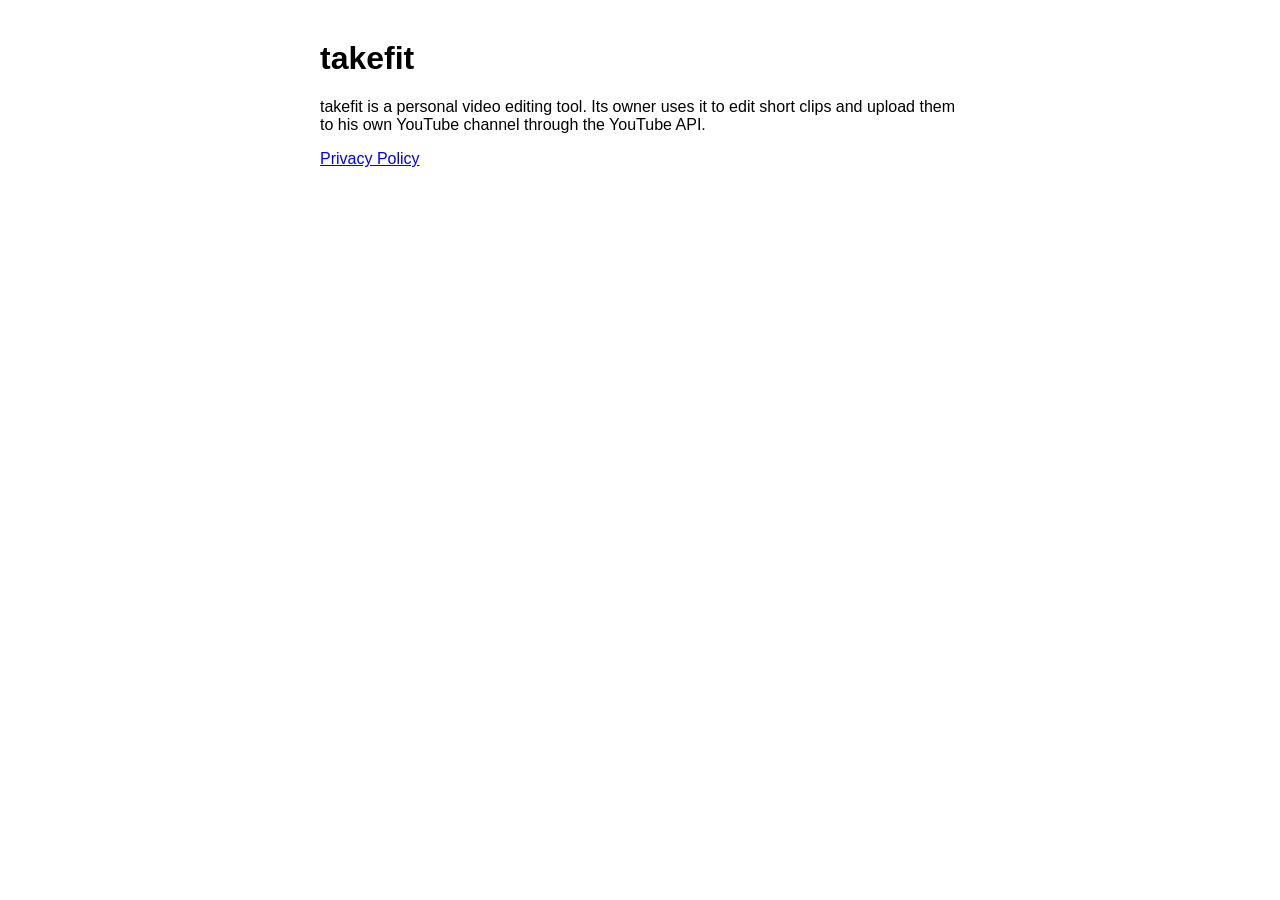
==== index.html @ 6801bc69 "Add initial index.html for takefit project" ====
<!DOCTYPE html>
<html><head><meta charset="utf-8"><title>takefit</title></head>
<body style="font-family:sans-serif;max-width:640px;margin:40px auto;padding:0 16px">
<h1>takefit</h1>
<p>takefit is a personal video editing tool. Its owner uses it to edit short clips and upload them to his own YouTube channel through the YouTube API.</p>
<p><a href="privacy.html">Privacy Policy</a></p>
</body></html>
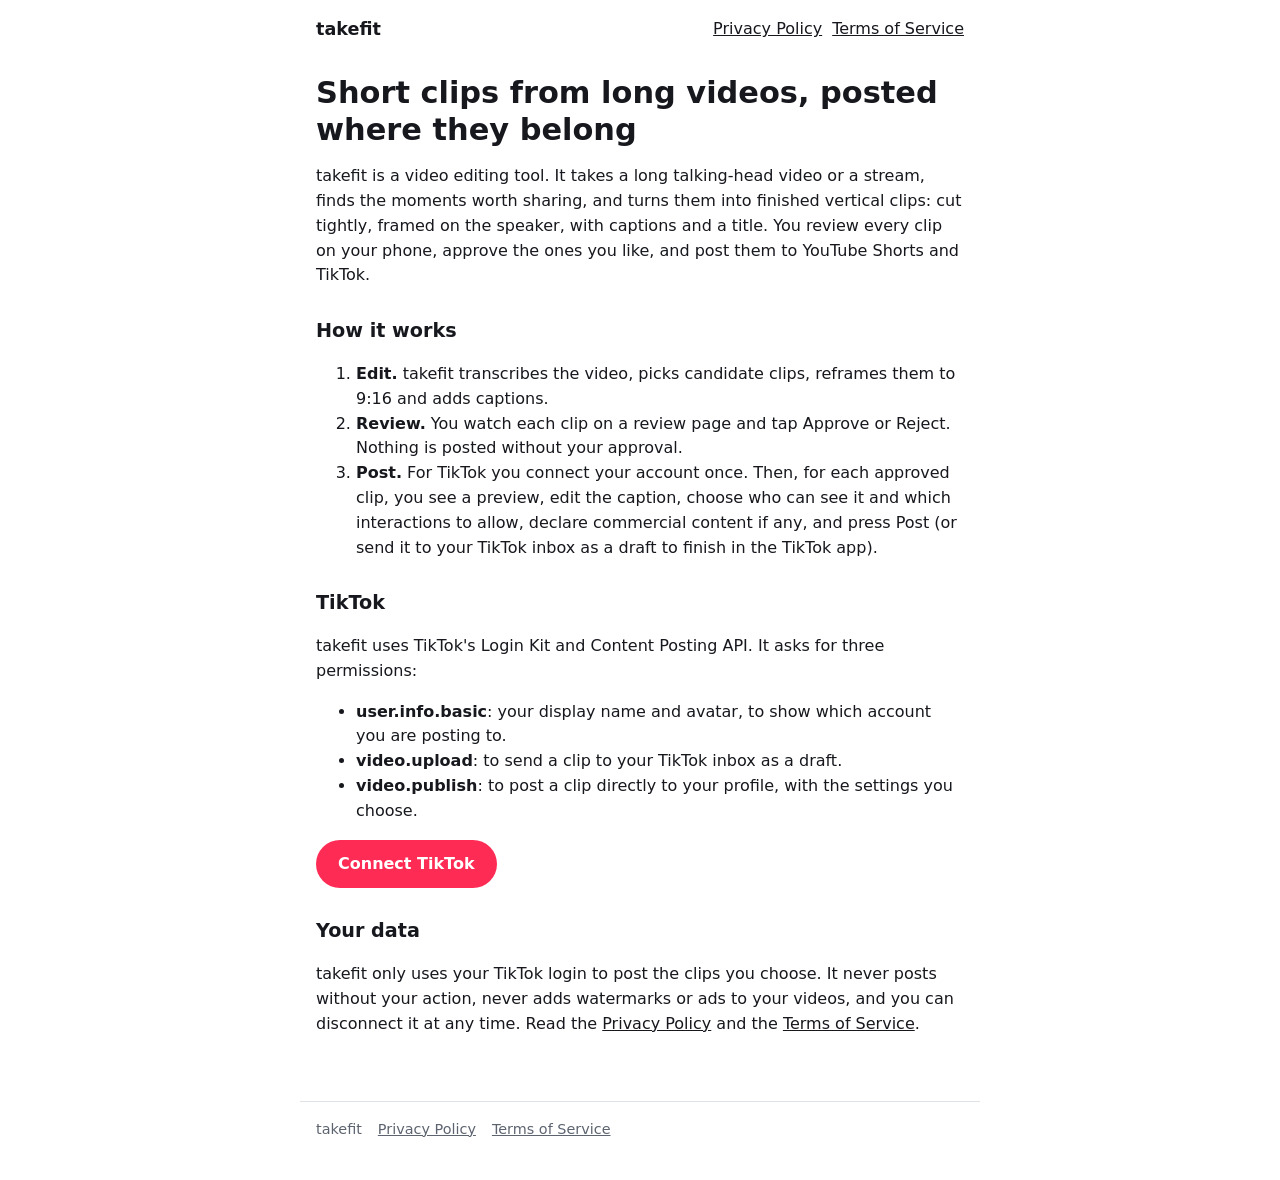
==== commit 109974c3: "TikTok pages: connect, callback, post composer; updated home, privacy, terms Built and versioned in " ====
--- a/index.html
+++ b/index.html
@@ -1,7 +1,53 @@
 <!DOCTYPE html>
-<html><head><meta charset="utf-8"><title>takefit</title></head>
-<body style="font-family:sans-serif;max-width:640px;margin:40px auto;padding:0 16px">
-<h1>takefit</h1>
-<p>takefit is a personal video editing tool. Its owner uses it to edit short clips and upload them to his own YouTube channel through the YouTube API.</p>
-<p><a href="privacy.html">Privacy Policy</a></p>
-</body></html>
+<html lang="en">
+<head>
+  <meta charset="utf-8">
+  <meta name="viewport" content="width=device-width, initial-scale=1">
+  <title>takefit</title>
+  <meta name="description" content="takefit turns long videos and streams into short vertical clips and posts them to YouTube Shorts and TikTok.">
+  <link rel="stylesheet" href="style.css">
+</head>
+<body>
+<header class="site">
+  <a class="name" href="./">takefit</a>
+  <nav class="row"><a href="privacy.html">Privacy Policy</a> <a href="terms.html">Terms of Service</a></nav>
+</header>
+<main>
+  <h1>Short clips from long videos, posted where they belong</h1>
+  <p>takefit is a video editing tool. It takes a long talking-head video or a stream, finds the moments worth
+    sharing, and turns them into finished vertical clips: cut tightly, framed on the speaker, with captions and a
+    title. You review every clip on your phone, approve the ones you like, and post them to YouTube Shorts and
+    TikTok.</p>
+
+  <h2>How it works</h2>
+  <ol>
+    <li><strong>Edit.</strong> takefit transcribes the video, picks candidate clips, reframes them to 9:16 and
+      adds captions.</li>
+    <li><strong>Review.</strong> You watch each clip on a review page and tap Approve or Reject. Nothing is posted
+      without your approval.</li>
+    <li><strong>Post.</strong> For TikTok you connect your account once. Then, for each approved clip, you see a
+      preview, edit the caption, choose who can see it and which interactions to allow, declare commercial
+      content if any, and press Post (or send it to your TikTok inbox as a draft to finish in the TikTok app).</li>
+  </ol>
+
+  <h2>TikTok</h2>
+  <p>takefit uses TikTok's Login Kit and Content Posting API. It asks for three permissions:</p>
+  <ul>
+    <li><strong>user.info.basic</strong>: your display name and avatar, to show which account you are posting to.</li>
+    <li><strong>video.upload</strong>: to send a clip to your TikTok inbox as a draft.</li>
+    <li><strong>video.publish</strong>: to post a clip directly to your profile, with the settings you choose.</li>
+  </ul>
+  <p><a class="button" href="connect.html">Connect TikTok</a></p>
+
+  <h2>Your data</h2>
+  <p>takefit only uses your TikTok login to post the clips you choose. It never posts without your action, never
+    adds watermarks or ads to your videos, and you can disconnect it at any time. Read the
+    <a href="privacy.html">Privacy Policy</a> and the <a href="terms.html">Terms of Service</a>.</p>
+</main>
+<footer class="site">
+  <span>takefit</span>
+  <a href="privacy.html">Privacy Policy</a>
+  <a href="terms.html">Terms of Service</a>
+</footer>
+</body>
+</html>
--- a/style.css
+++ b/style.css
@@ -0,0 +1,74 @@
+/* takefit website: one small stylesheet for every page. Plain CSS, no libraries. */
+:root {
+  --bg: #ffffff;
+  --text: #16181d;
+  --muted: #5d6470;
+  --line: #dfe2e7;
+  --card: #f6f7f9;
+  --accent: #fe2c55;          /* the main button */
+  --accent-text: #ffffff;
+  --ok: #138a4b;
+  --warn: #a45b00;
+  --bad: #c62828;
+  --radius: 12px;
+}
+@media (prefers-color-scheme: dark) {
+  :root {
+    --bg: #111317;
+    --text: #eceef2;
+    --muted: #a2a9b4;
+    --line: #2c3038;
+    --card: #1a1d23;
+    --ok: #4cc58a;
+    --warn: #f0a845;
+    --bad: #ff6b6b;
+  }
+}
+* { box-sizing: border-box; }
+body {
+  margin: 0;
+  background: var(--bg);
+  color: var(--text);
+  font: 16px/1.55 system-ui, -apple-system, "Segoe UI", Roboto, sans-serif;
+}
+main { max-width: 680px; margin: 0 auto; padding: 32px 16px 48px; }
+h1 { font-size: 1.9rem; line-height: 1.2; margin: 0 0 12px; }
+h2 { font-size: 1.2rem; margin: 28px 0 8px; }
+p, li { color: var(--text); }
+.muted { color: var(--muted); }
+a { color: inherit; }
+header.site { display: flex; align-items: center; justify-content: space-between; gap: 12px; flex-wrap: wrap;
+  max-width: 680px; margin: 0 auto; padding: 16px 16px 0; }
+header.site .name { font-weight: 700; font-size: 1.1rem; text-decoration: none; }
+footer.site { max-width: 680px; margin: 0 auto; padding: 16px 16px 40px; border-top: 1px solid var(--line);
+  color: var(--muted); font-size: .9rem; display: flex; gap: 16px; flex-wrap: wrap; }
+.card { background: var(--card); border: 1px solid var(--line); border-radius: var(--radius); padding: 16px;
+  margin: 16px 0; }
+.button { display: inline-block; border: 0; border-radius: 999px; padding: 12px 22px; font: inherit;
+  font-weight: 650; background: var(--accent); color: var(--accent-text); text-decoration: none; cursor: pointer; }
+.button.secondary { background: transparent; color: var(--text); border: 1px solid var(--line); }
+.button:disabled { opacity: .45; cursor: not-allowed; }
+code, .code { font-family: ui-monospace, SFMono-Regular, Menlo, monospace; font-size: .92rem; }
+.code { display: block; background: var(--bg); border: 1px solid var(--line); border-radius: 8px; padding: 12px;
+  overflow-wrap: anywhere; user-select: all; }
+.status { padding: 10px 12px; border-radius: 8px; border: 1px solid var(--line); margin: 12px 0; }
+.status.ok { border-color: var(--ok); color: var(--ok); }
+.status.warn { border-color: var(--warn); color: var(--warn); }
+.status.bad { border-color: var(--bad); color: var(--bad); }
+label { display: block; font-weight: 600; margin: 14px 0 6px; }
+select, textarea { width: 100%; font: inherit; color: var(--text); background: var(--bg);
+  border: 1px solid var(--line); border-radius: 8px; padding: 10px; }
+textarea { min-height: 110px; resize: vertical; }
+.check { display: flex; align-items: flex-start; gap: 10px; margin: 8px 0; font-weight: 500; }
+.check input { margin-top: 5px; width: 18px; height: 18px; }
+.check.disabled { color: var(--muted); }
+.hint { font-size: .88rem; color: var(--muted); margin: 4px 0 0 28px; }
+.creator { display: flex; align-items: center; gap: 12px; }
+.creator img { width: 48px; height: 48px; border-radius: 50%; object-fit: cover; background: var(--line); }
+video { width: 100%; max-height: 70vh; background: #000; border-radius: var(--radius); }
+.switch { display: flex; align-items: center; justify-content: space-between; gap: 12px; font-weight: 600; }
+.tabs { display: flex; gap: 8px; flex-wrap: wrap; margin: 8px 0; }
+.tabs button { flex: 1 1 160px; }
+.tabs button[aria-pressed="true"] { outline: 2px solid var(--accent); }
+.consent { font-size: .92rem; color: var(--muted); }
+.row { display: flex; gap: 10px; flex-wrap: wrap; align-items: center; }
